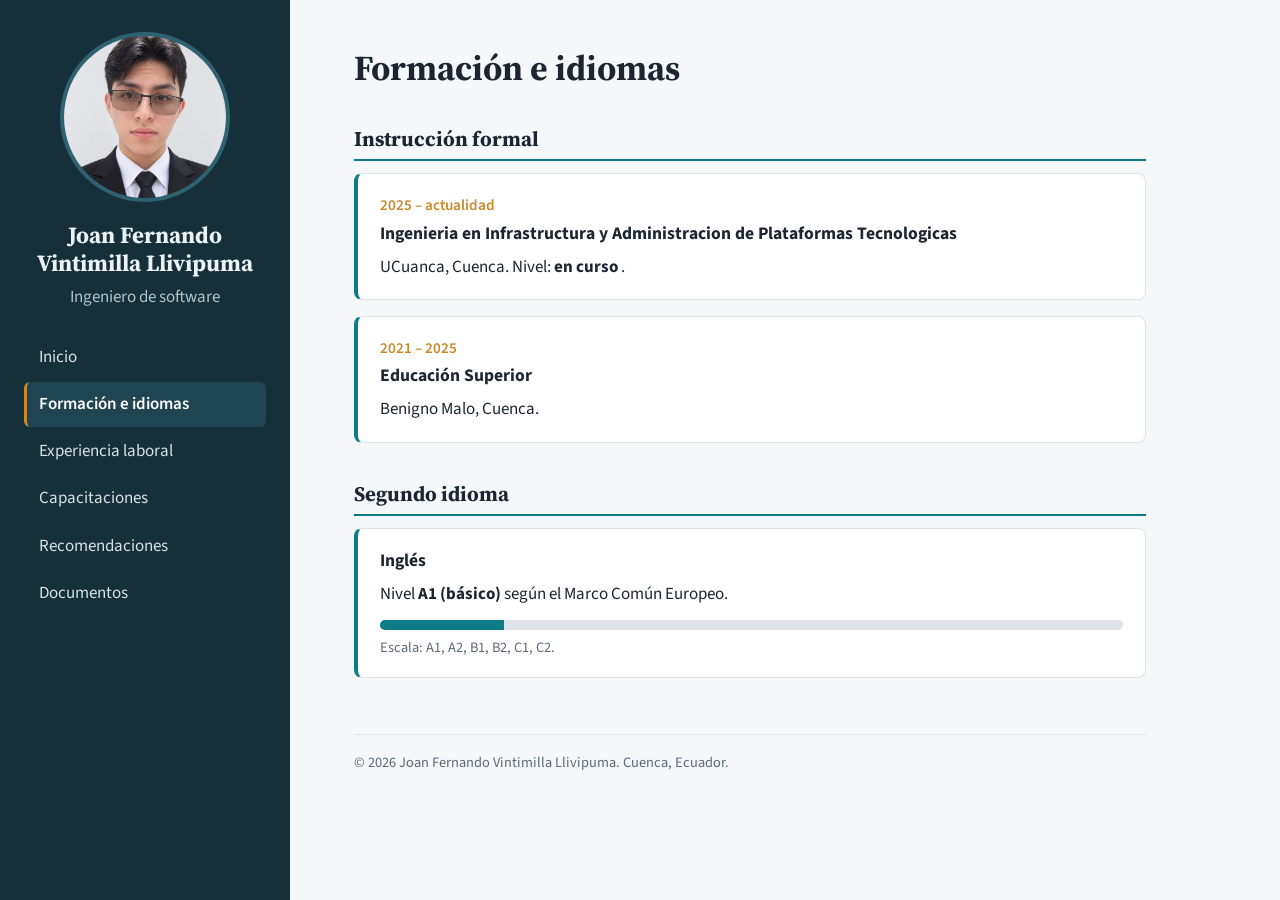
==== formacion/index.html @ 802dfd8c "Primera versión de mi hoja de vida" ====
<!DOCTYPE html>
<html lang="es"><head><meta charset="utf-8">
<meta name="viewport" content="width=device-width, initial-scale=1">
<title>Formación e idiomas | Joan Fernando Vintimilla Llivipuma</title>
<meta name="description" content="Hoja de vida de Joan Fernando Vintimilla Llivipuma">
<link rel="preconnect" href="https://fonts.googleapis.com"><link rel="preconnect" href="https://fonts.gstatic.com" crossorigin>
<link href="https://fonts.googleapis.com/css2?family=Source+Sans+3:wght@400;600&family=Source+Serif+4:wght@500;700&display=swap" rel="stylesheet">
<link rel="stylesheet" href="../assets/css/style.css"></head>
<body>
<aside class="side">
 <div class="photo"><img src="../assets/img/portada.jpg" alt="Foto de portada" onerror="this.remove()"><span>Foto</span></div>
 <h1 class="name">Joan Fernando Vintimilla Llivipuma</h1><p class="role">Ingeniero de software</p>
 <nav aria-label="Secciones"><a href="../index.html">Inicio</a><a href="../formacion/index.html" aria-current="page">Formación e idiomas</a><a href="../experiencia/index.html">Experiencia laboral</a><a href="../capacitaciones/index.html">Capacitaciones</a><a href="../recomendaciones/index.html">Recomendaciones</a><a href="../documentos/index.html">Documentos</a></nav>
</aside>
<main><h2>Formación e idiomas</h2>

<section><h3>Instrucción formal</h3>
<article class="item"><time>2025 – actualidad</time><h4>Ingenieria en Infrastructura y Administracion de Plataformas Tecnologicas</h4>
<p>UCuanca, Cuenca. Nivel: <strong>en curso</strong> .</p></article>
<article class="item"><time>2021 – 2025</time><h4>Educación Superior</h4><p>Benigno Malo, Cuenca.</p></article></section>
<section><h3>Segundo idioma</h3>
<article class="item"><h4>Inglés</h4><p>Nivel <strong>A1 (básico)</strong> según el Marco Común Europeo.</p>
<div class="bar" role="img" aria-label="Nivel A1 de C2"><i style="width:16.67%"></i></div>
<p class="note">Escala: A1, A2, B1, B2, C1, C2.</p></article></section>
<footer>© 2026 Joan Fernando Vintimilla Llivipuma. Cuenca, Ecuador.</footer></main>
</body></html>
---- assets/css/style.css ----
:root{--bg:#f6f7f9;--card:#fff;--ink:#1c2530;--mute:#5d6875;--line:#dfe3e8;--side:#16303a;--acc:#0e7c86;--acc2:#c8892b}
@media(prefers-color-scheme:dark){:root{--bg:#10171c;--card:#182229;--ink:#e8edf1;--mute:#9aa7b2;--line:#2a3640;--acc:#4cc0c9}}
*{box-sizing:border-box}html{scroll-behavior:smooth}
body{margin:0;font:17px/1.6 "Source Sans 3",system-ui,sans-serif;color:var(--ink);background:var(--bg);display:grid;grid-template-columns:290px 1fr;min-height:100vh}
.side{background:var(--side);color:#eaf2f4;padding:32px 24px;position:sticky;top:0;height:100vh;overflow:auto}
.photo{width:170px;height:170px;border-radius:50%;margin:0 auto 20px;background:#26485a;position:relative;overflow:hidden;border:4px solid #2f6270;display:grid;place-items:center;color:#8fb3be}
.photo img{position:absolute;inset:0;width:100%;height:100%;object-fit:cover}
.name{font:700 1.45rem/1.2 "Source Serif 4",Georgia,serif;text-align:center;margin:0}
.role{text-align:center;color:#a9c6cd;margin:6px 0 24px}
nav{display:flex;flex-direction:column;gap:2px}
nav a{color:#d3e4e8;text-decoration:none;padding:9px 12px;border-radius:6px;border-left:3px solid transparent}
nav a:hover{background:#1f4452}
nav a[aria-current]{background:#1f4452;border-left-color:var(--acc2);color:#fff;font-weight:600}
main{padding:48px clamp(20px,5vw,72px);max-width:920px;width:100%}
h2{font:700 2.2rem/1.15 "Source Serif 4",Georgia,serif;margin:0 0 20px}
h3{font:700 1.3rem "Source Serif 4",Georgia,serif;margin:36px 0 12px;padding-bottom:6px;border-bottom:2px solid var(--acc)}
h4{margin:0 0 4px;font-size:1.1rem}
a{color:var(--acc)}
.lead{font-size:1.15rem;color:var(--mute);max-width:65ch}
.data{display:grid;grid-template-columns:130px 1fr;gap:10px 16px;background:var(--card);border:1px solid var(--line);border-radius:10px;padding:20px 24px;margin:0}
.data dt{font-weight:600;color:var(--mute)}.data dd{margin:0}
.tags{list-style:none;padding:0;display:flex;flex-wrap:wrap;gap:8px}
.tags li{background:var(--card);border:1px solid var(--line);border-radius:999px;padding:4px 14px;font-size:.95rem}
.btn{display:inline-block;background:var(--acc);color:#fff;text-decoration:none;padding:11px 22px;border-radius:8px;font-weight:600}
.btn:hover{filter:brightness(1.1)}
.item{background:var(--card);border:1px solid var(--line);border-left:4px solid var(--acc);border-radius:8px;padding:18px 22px;margin:0 0 16px}
.item time{color:var(--acc2);font-weight:600;font-size:.95rem}
.item p,.item ul{margin:6px 0 0}.item ul{padding-left:20px}
.org{color:var(--mute);margin:0 0 6px}
.note{color:var(--mute);font-size:.9rem}
.bar{height:10px;background:var(--line);border-radius:6px;overflow:hidden;margin-top:12px}.bar i{display:block;height:100%;background:var(--acc)}
.cert{margin:0 0 32px}
.embed{position:relative;width:100%;background:var(--card);border:1px dashed var(--line);border-radius:8px;overflow:hidden}
.embed p{padding:40px 20px;text-align:center;color:var(--mute);margin:0}
.embed iframe{width:100%;border:0}
.drive{height:0;padding-top:130%;border-style:solid}.drive iframe{position:absolute;inset:0;height:100%}
blockquote{margin:0 0 20px;background:var(--card);border:1px solid var(--line);border-radius:10px;padding:22px 26px}
blockquote p{margin:0 0 12px;font:500 1.15rem/1.6 "Source Serif 4",Georgia,serif}
blockquote footer{color:var(--mute);font-size:.95rem}
main>footer{margin-top:56px;padding-top:16px;border-top:1px solid var(--line);color:var(--mute);font-size:.9rem}
a:focus-visible{outline:3px solid var(--acc2);outline-offset:2px}
@media(max-width:820px){body{grid-template-columns:1fr}.side{position:static;height:auto;padding:24px 16px}
.photo{width:120px;height:120px}nav{flex-direction:row;flex-wrap:wrap;justify-content:center}nav a{border-left:0;padding:6px 10px;font-size:.95rem}
.data{grid-template-columns:1fr;gap:2px}.data dd{margin-bottom:10px}h2{font-size:1.8rem}}
@media(prefers-reduced-motion:reduce){html{scroll-behavior:auto}}
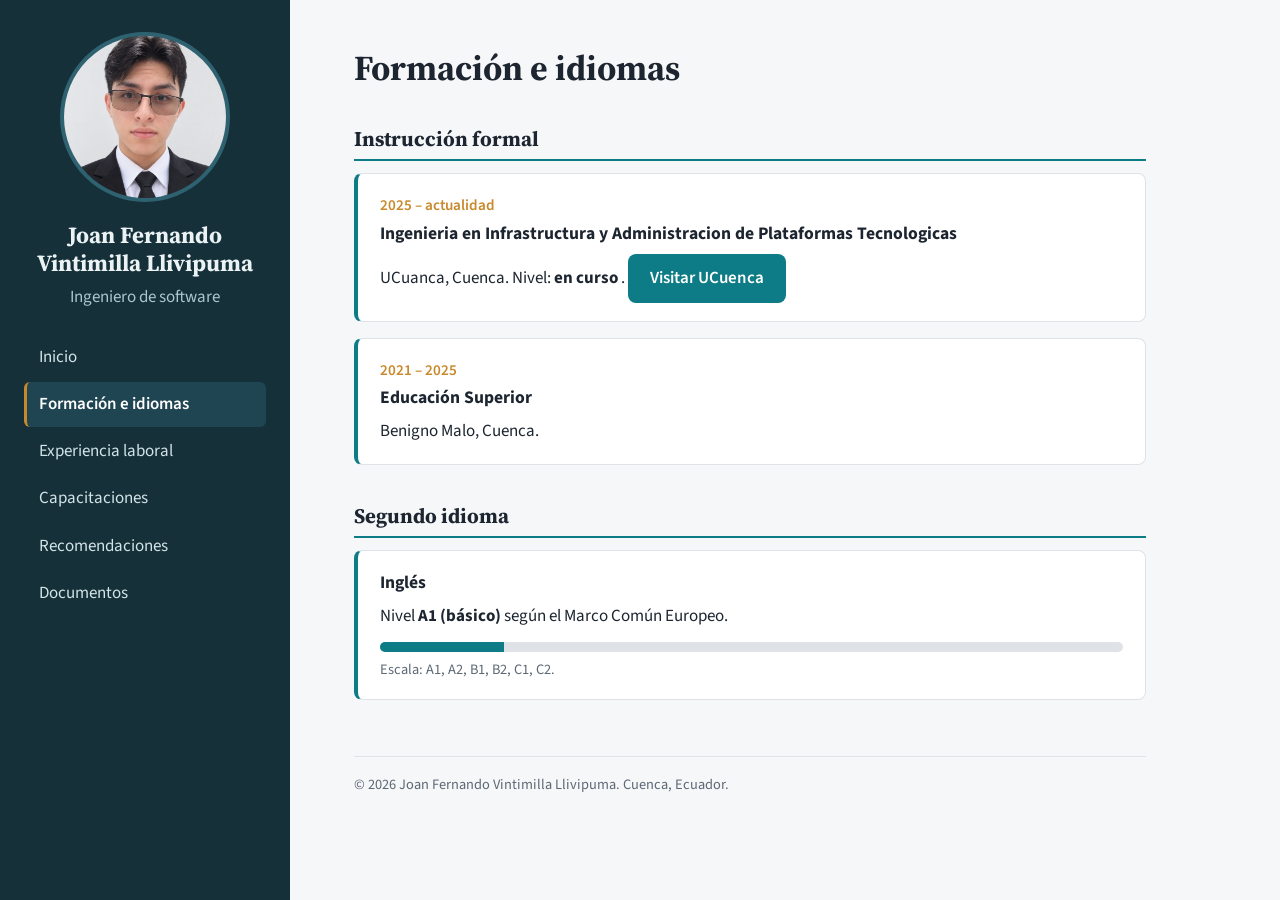
==== commit e8b0d677: "añadir boton u cuenca" ====
--- a/formacion/index.html
+++ b/formacion/index.html
@@ -16,7 +16,7 @@
 
 <section><h3>Instrucción formal</h3>
 <article class="item"><time>2025 – actualidad</time><h4>Ingenieria en Infrastructura y Administracion de Plataformas Tecnologicas</h4>
-<p>UCuanca, Cuenca. Nivel: <strong>en curso</strong> .</p></article>
+<p>UCuanca, Cuenca. Nivel: <strong>en curso</strong> . <a class="btn" href="https://www.ucuenca.edu.ec" target="_blank" rel="noopener noreferrer">Visitar UCuenca</a></p></article>
 <article class="item"><time>2021 – 2025</time><h4>Educación Superior</h4><p>Benigno Malo, Cuenca.</p></article></section>
 <section><h3>Segundo idioma</h3>
 <article class="item"><h4>Inglés</h4><p>Nivel <strong>A1 (básico)</strong> según el Marco Común Europeo.</p>
